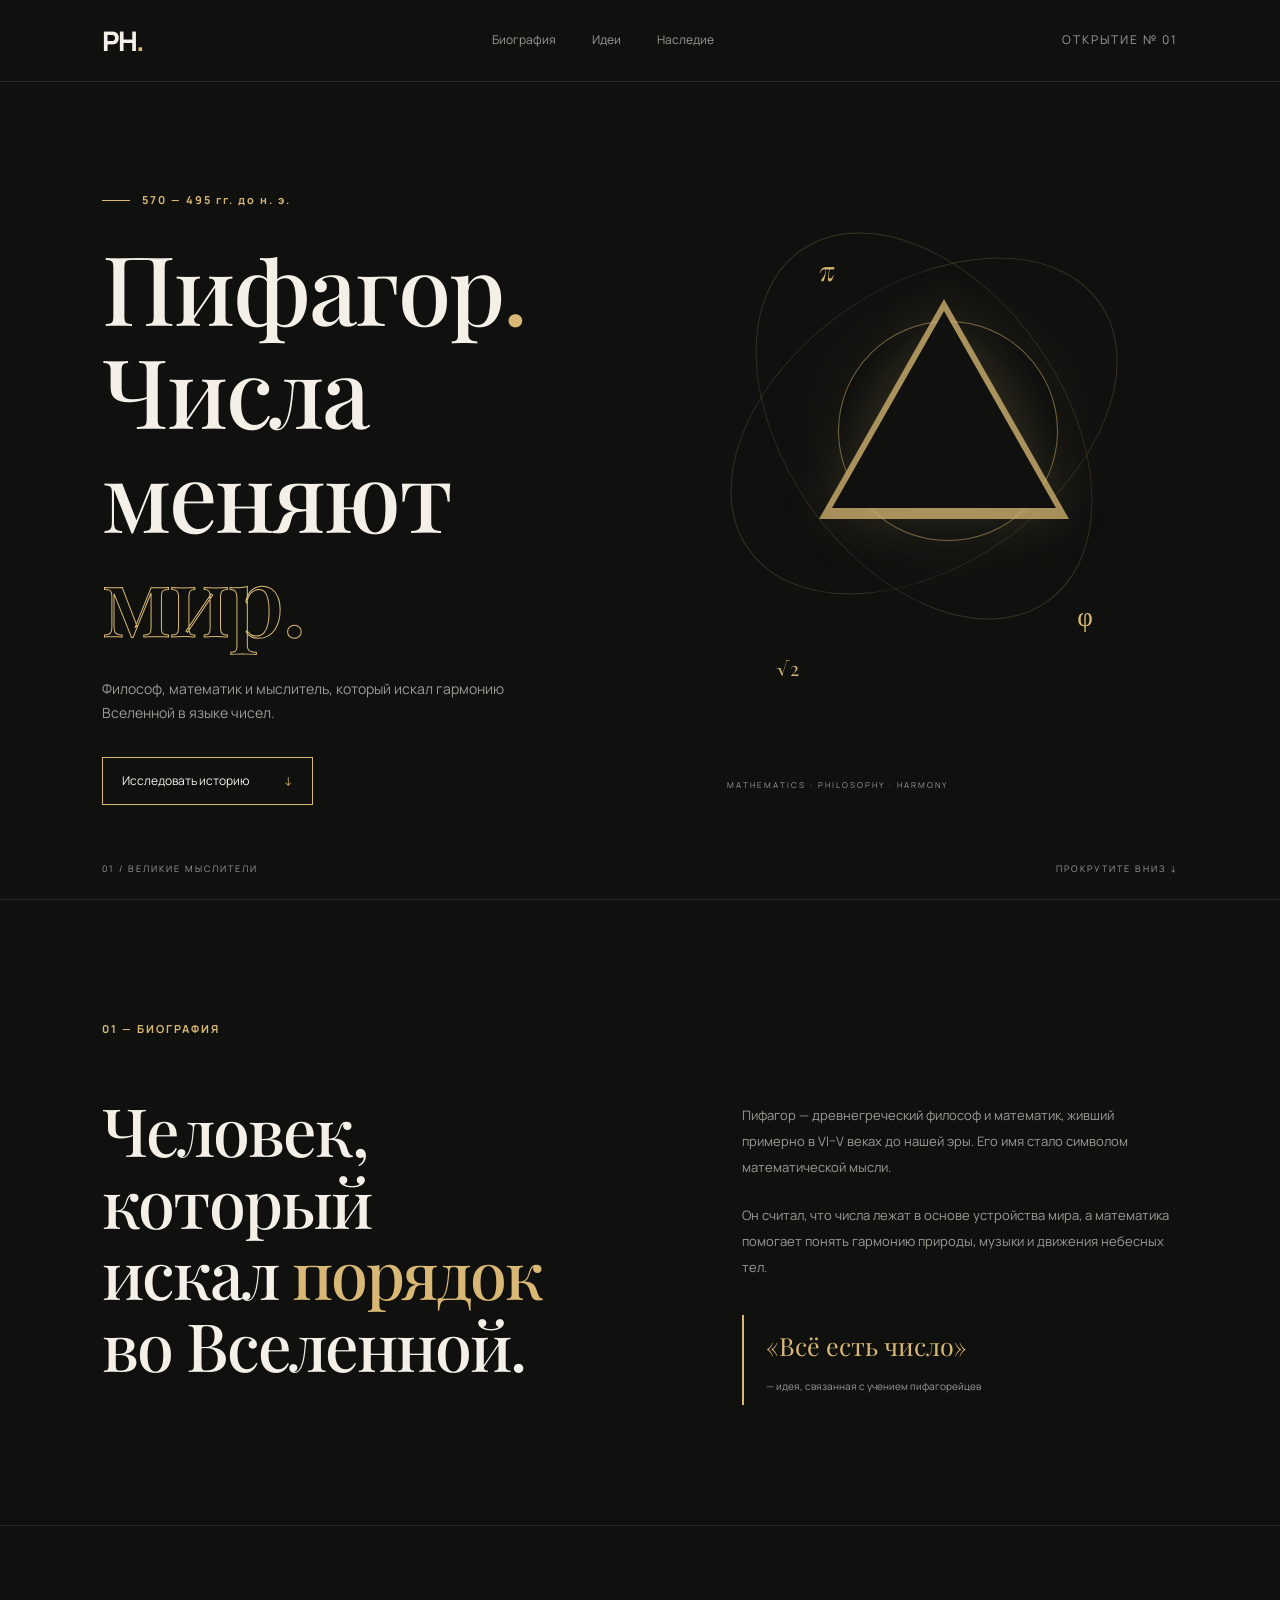
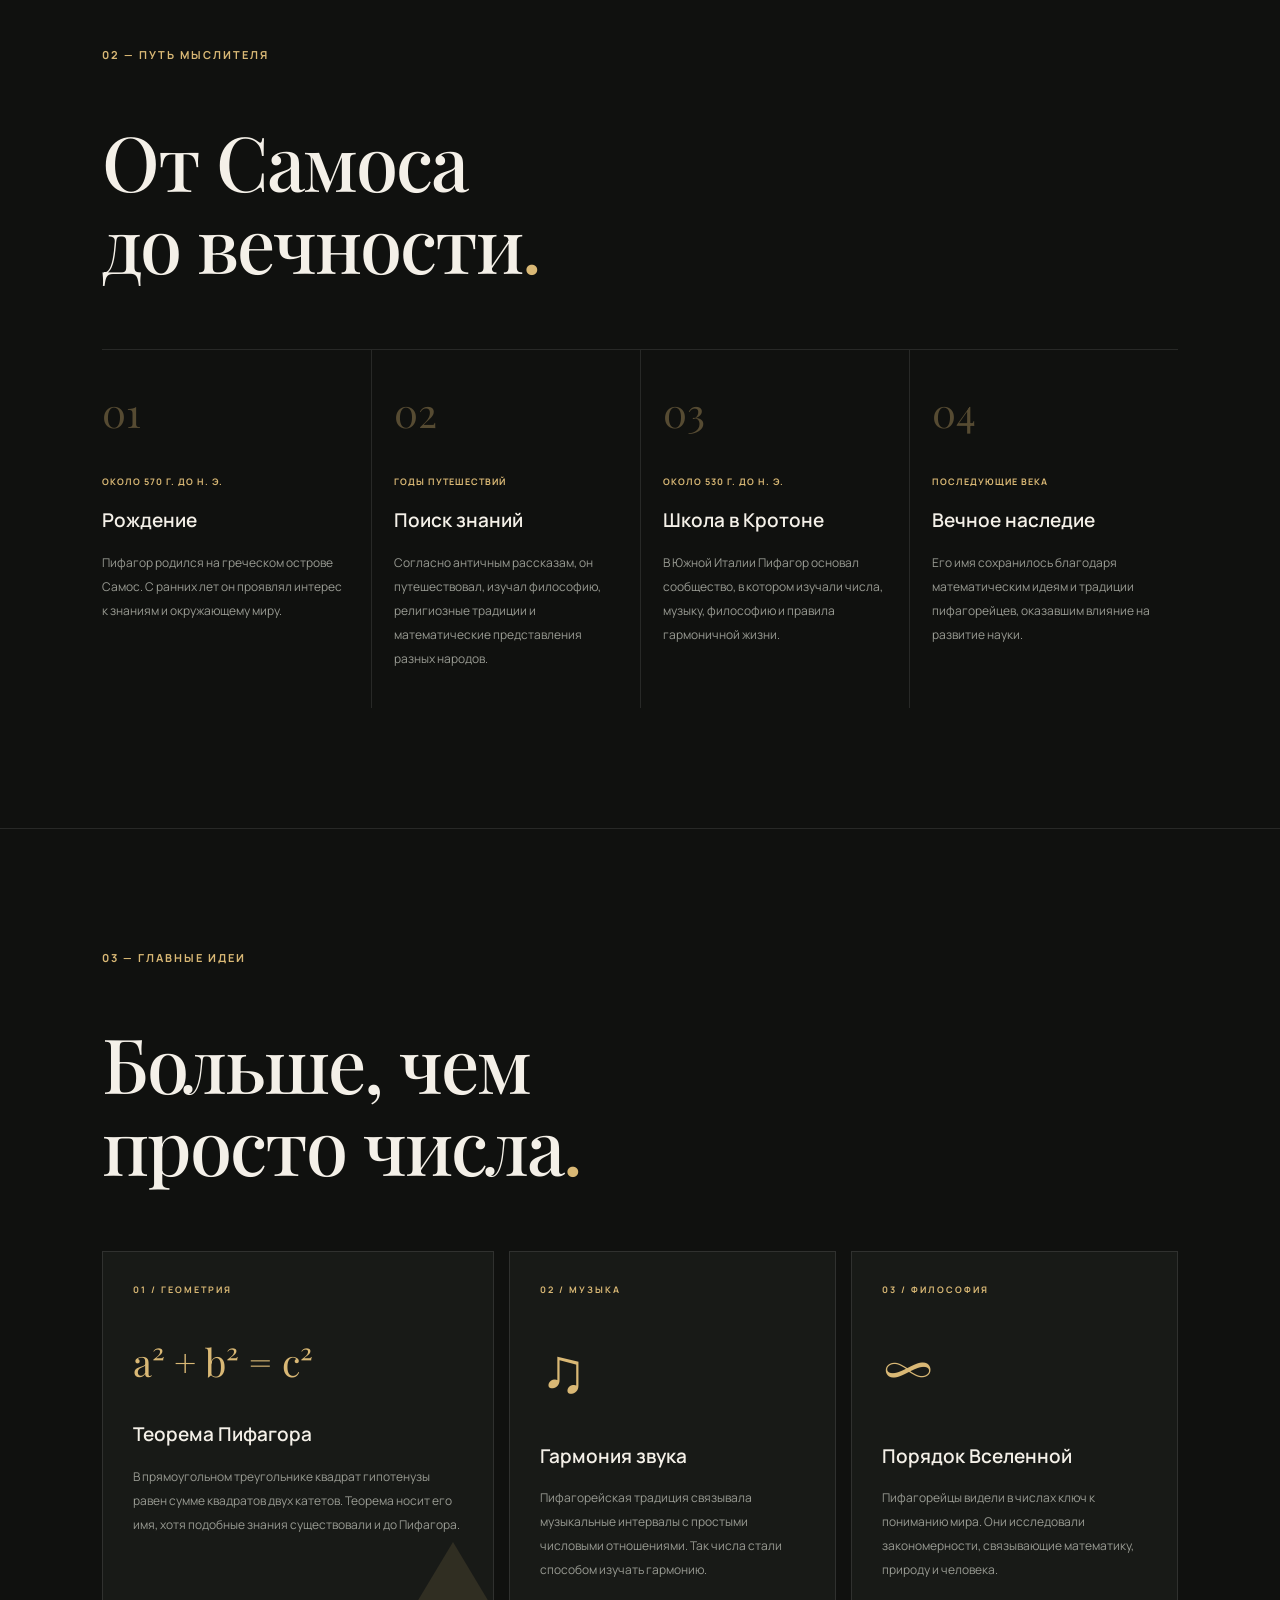
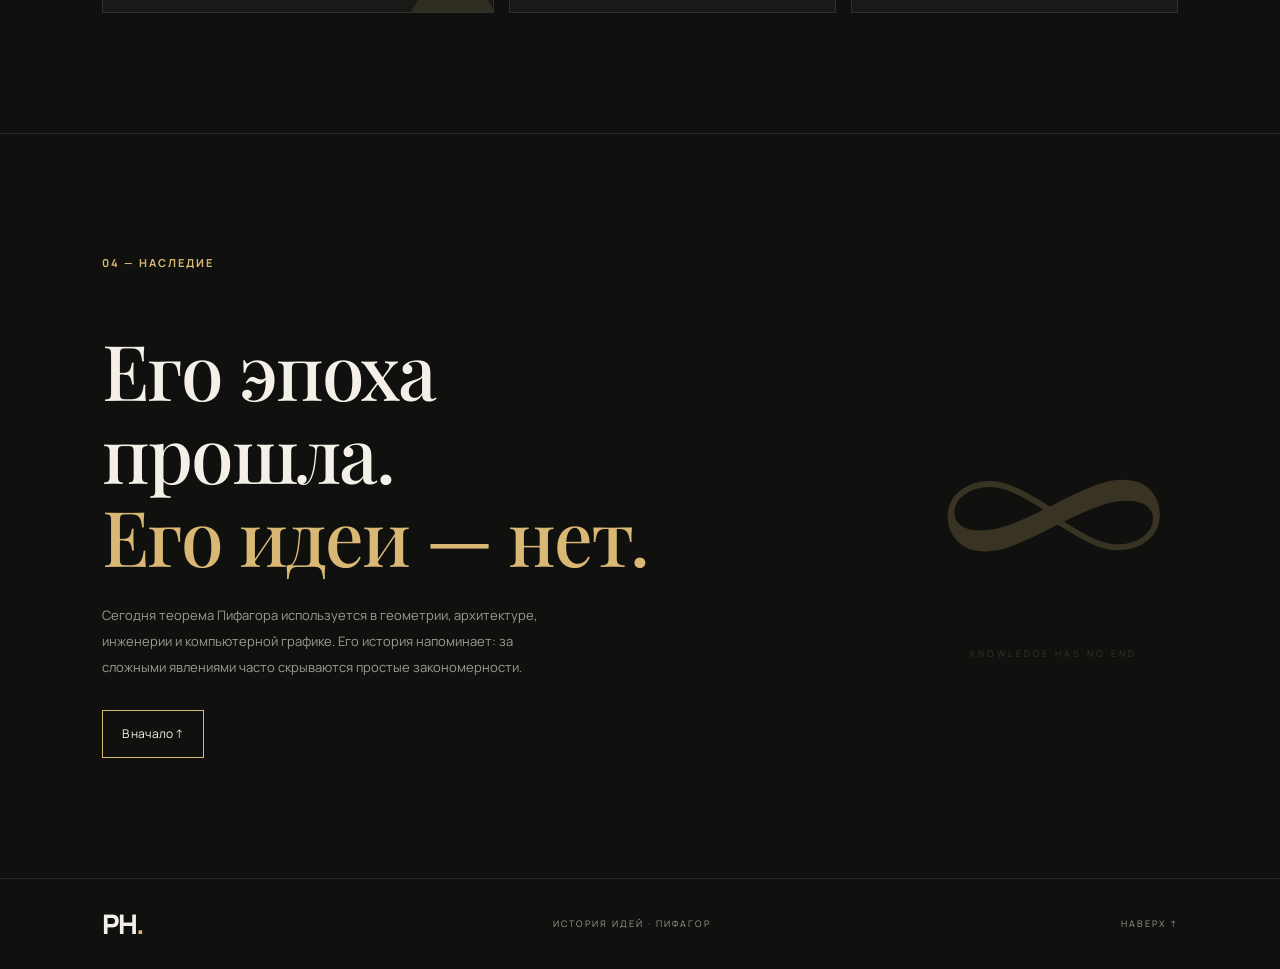
==== Pythagor.html @ 1a3c1823 "Replace old website files" ====
<!DOCTYPE html>
<html lang="ru">
<head>
    <meta charset="UTF-8">
    <meta name="viewport" content="width=device-width, initial-scale=1.0">
    <title>Пифагор — человек, изменивший математику</title>
    <link rel="stylesheet" href="Pythagor.css">
    <link rel="preconnect" href="https://fonts.googleapis.com">
    <link rel="preconnect" href="https://fonts.gstatic.com" crossorigin>
    <link href="https://fonts.googleapis.com/css2?family=Manrope:wght@400;500;600;700;800&family=Playfair+Display:wght@500;600;700&display=swap" rel="stylesheet">
</head>
<body>

    <header class="navbar">
        <a href="#" class="logo">PH<span>.</span></a>
        <nav>
            <a href="#biography">Биография</a>
            <a href="#ideas">Идеи</a>
            <a href="#legacy">Наследие</a>
        </nav>
        <span class="nav-label">ОТКРЫТИЕ № 01</span>
    </header>

    <main>
        <section class="hero">
            <div class="hero-content">
                <p class="eyebrow"><span></span> 570 — 495 гг. до н. э.</p>

                <h1>Пифагор<span>.</span><br>
                    Числа меняют<br>
                    <span class="outline">мир.</span>
                </h1>

                <p class="hero-description">
                    Философ, математик и мыслитель, который искал
                    гармонию Вселенной в языке чисел.
                </p>

                <a href="#biography" class="button">
                    Исследовать историю <span>↓</span>
                </a>
            </div>

            <div class="hero-art">
                <div class="orbit orbit-one"></div>
                <div class="orbit orbit-two"></div>
                <div class="circle"></div>
                <div class="triangle">
                    <div class="triangle-inner"></div>
                </div>
                <span class="symbol symbol-one">π</span>
                <span class="symbol symbol-two">φ</span>
                <span class="symbol symbol-three">√2</span>
                <span class="art-caption">MATHEMATICS · PHILOSOPHY · HARMONY</span>
            </div>

            <div class="hero-bottom">
                <span>01 / ВЕЛИКИЕ МЫСЛИТЕЛИ</span>
                <span>ПРОКРУТИТЕ ВНИЗ ↓</span>
            </div>
        </section>

        <section class="intro section" id="biography">
            <div class="section-label">01 — БИОГРАФИЯ</div>

            <div class="intro-content">
                <h2>Человек, который<br>искал <span>порядок</span><br>во Вселенной.</h2>

                <div class="intro-text">
                    <p>
                        Пифагор — древнегреческий философ и математик,
                        живший примерно в VI–V веках до нашей эры.
                        Его имя стало символом математической мысли.
                    </p>
                    <p>
                        Он считал, что числа лежат в основе устройства
                        мира, а математика помогает понять гармонию
                        природы, музыки и движения небесных тел.
                    </p>
                    <div class="quote">
                        «Всё есть число»
                        <span>— идея, связанная с учением пифагорейцев</span>
                    </div>
                </div>
            </div>
        </section>

        <section class="timeline section">
            <div class="section-label">02 — ПУТЬ МЫСЛИТЕЛЯ</div>
            <h2 class="section-heading">От Самоса<br>до вечности<span>.</span></h2>

            <div class="timeline-grid">
                <article class="time-card">
                    <span class="time-number">01</span>
                    <span class="time-date">ОКОЛО 570 Г. ДО Н. Э.</span>
                    <h3>Рождение</h3>
                    <p>
                        Пифагор родился на греческом острове Самос.
                        С ранних лет он проявлял интерес к знаниям
                        и окружающему миру.
                    </p>
                </article>

                <article class="time-card">
                    <span class="time-number">02</span>
                    <span class="time-date">ГОДЫ ПУТЕШЕСТВИЙ</span>
                    <h3>Поиск знаний</h3>
                    <p>
                        Согласно античным рассказам, он путешествовал,
                        изучал философию, религиозные традиции
                        и математические представления разных народов.
                    </p>
                </article>

                <article class="time-card">
                    <span class="time-number">03</span>
                    <span class="time-date">ОКОЛО 530 Г. ДО Н. Э.</span>
                    <h3>Школа в Кротоне</h3>
                    <p>
                        В Южной Италии Пифагор основал сообщество,
                        в котором изучали числа, музыку, философию
                        и правила гармоничной жизни.
                    </p>
                </article>

                <article class="time-card">
                    <span class="time-number">04</span>
                    <span class="time-date">ПОСЛЕДУЮЩИЕ ВЕКА</span>
                    <h3>Вечное наследие</h3>
                    <p>
                        Его имя сохранилось благодаря математическим
                        идеям и традиции пифагорейцев, оказавшим
                        влияние на развитие науки.
                    </p>
                </article>
            </div>
        </section>

        <section class="ideas section" id="ideas">
            <div class="section-label">03 — ГЛАВНЫЕ ИДЕИ</div>
            <h2 class="section-heading">Больше, чем<br>просто числа<span>.</span></h2>

            <div class="idea-grid">
                <article class="idea-card theorem">
                    <span class="idea-tag">01 / ГЕОМЕТРИЯ</span>
                    <div class="formula">a² + b² = c²</div>
                    <h3>Теорема Пифагора</h3>
                    <p>
                        В прямоугольном треугольнике квадрат гипотенузы
                        равен сумме квадратов двух катетов.
                        Теорема носит его имя, хотя подобные знания
                        существовали и до Пифагора.
                    </p>
                    <div class="triangle-small"></div>
                </article>

                <article class="idea-card">
                    <span class="idea-tag">02 / МУЗЫКА</span>
                    <div class="idea-icon">♫</div>
                    <h3>Гармония звука</h3>
                    <p>
                        Пифагорейская традиция связывала музыкальные
                        интервалы с простыми числовыми отношениями.
                        Так числа стали способом изучать гармонию.
                    </p>
                </article>

                <article class="idea-card">
                    <span class="idea-tag">03 / ФИЛОСОФИЯ</span>
                    <div class="idea-icon">∞</div>
                    <h3>Порядок Вселенной</h3>
                    <p>
                        Пифагорейцы видели в числах ключ к пониманию
                        мира. Они исследовали закономерности,
                        связывающие математику, природу и человека.
                    </p>
                </article>
            </div>
        </section>

        <section class="legacy section" id="legacy">
            <div class="legacy-content">
                <div class="section-label">04 — НАСЛЕДИЕ</div>
                <h2>Его эпоха<br>прошла.<br><span>Его идеи — нет.</span></h2>
                <p>
                    Сегодня теорема Пифагора используется в геометрии,
                    архитектуре, инженерии и компьютерной графике.
                    Его история напоминает: за сложными явлениями
                    часто скрываются простые закономерности.
                </p>
                <a href="#top" class="button">В начало ↑</a>
            </div>

            <div class="legacy-number">
                <span>∞</span>
                <p>KNOWLEDGE HAS NO END</p>
            </div>
        </section>
    </main>

    <footer>
        <a href="#" class="logo">PH<span>.</span></a>
        <p>ИСТОРИЯ ИДЕЙ · ПИФАГОР</p>
        <a href="#top">НАВЕРХ ↑</a>
    </footer>

</body>
</html>
---- Pythagor.css ----
/* ОСНОВА */

:root {
    --bg: #10110f;
    --panel: #181a17;
    --gold: #d9b875;
    --text: #f4f0e8;
    --muted: #999b93;
    --border: rgba(255, 255, 255, 0.1);
}

* {
    margin: 0;
    padding: 0;
    box-sizing: border-box;
}

html {
    scroll-behavior: smooth;
    scroll-padding-top: 90px;
}

body {
    background: var(--bg);
    color: var(--text);
    font-family: "Manrope", sans-serif;
    line-height: 1.7;
}

a {
    color: inherit;
    text-decoration: none;
}

::selection {
    background: var(--gold);
    color: var(--bg);
}

/* НАВИГАЦИЯ */

.navbar {
    height: 82px;
    padding: 0 8%;
    display: flex;
    align-items: center;
    justify-content: space-between;
    border-bottom: 1px solid var(--border);
}

.logo {
    font-size: 27px;
    font-weight: 800;
    letter-spacing: -2px;
}

.logo span,
.hero h1 span,
.section-heading span {
    color: var(--gold);
}

.navbar nav {
    display: flex;
    gap: 36px;
}

.navbar nav a,
.nav-label {
    font-size: 12px;
    color: var(--muted);
    transition: color 0.3s;
}

.navbar nav a:hover,
footer a:hover {
    color: var(--gold);
}

.nav-label {
    letter-spacing: 2px;
}

/* ПЕРВЫЙ ЭКРАН */

.hero {
    min-height: 650px;
    height: calc(100vh - 82px);
    max-height: 900px;
    padding: 70px 8% 55px;
    position: relative;
    display: flex;
    align-items: center;
    overflow: hidden;
    border-bottom: 1px solid var(--border);
}

.hero-content {
    position: relative;
    z-index: 2;
    width: 58%;
}

.eyebrow,
.section-label,
.idea-tag,
.time-date {
    font-size: 11px;
    letter-spacing: 2px;
    color: var(--gold);
    font-weight: 700;
}

.eyebrow {
    display: flex;
    align-items: center;
    gap: 12px;
    margin-bottom: 25px;
}

.eyebrow span {
    width: 28px;
    height: 1px;
    background: var(--gold);
}

.hero h1,
.intro h2,
.section-heading,
.legacy h2 {
    font-family: "Playfair Display", serif;
    font-weight: 500;
    line-height: 1.08;
    letter-spacing: -2px;
}

.hero h1 {
    font-size: clamp(58px, 7.5vw, 108px);
}

.hero h1 .outline {
    color: transparent;
    -webkit-text-stroke: 1px var(--gold);
}

.hero-description {
    color: var(--muted);
    max-width: 420px;
    margin: 28px 0 32px;
    font-size: 14px;
}

.button {
    display: inline-flex;
    align-items: center;
    gap: 35px;
    border: 1px solid var(--gold);
    padding: 13px 19px;
    font-size: 12px;
    transition: 0.3s;
}

.button span {
    color: var(--gold);
}

.button:hover {
    background: var(--gold);
    color: var(--bg);
}

.button:hover span {
    color: var(--bg);
}

/* ДЕКОРАТИВНАЯ ГЕОМЕТРИЯ */

.hero-art {
    position: absolute;
    width: 48%;
    height: 90%;
    right: 0;
    top: 5%;
}

.circle {
    position: absolute;
    width: 220px;
    height: 220px;
    border: 1px solid rgba(217, 184, 117, 0.5);
    border-radius: 50%;
    top: 27%;
    left: 28%;
    background: radial-gradient(
        circle,
        rgba(217, 184, 117, 0.13),
        transparent 70%
    );
    box-shadow: 0 0 100px rgba(217, 184, 117, 0.07);
}

.orbit {
    position: absolute;
    border: 1px solid rgba(217, 184, 117, 0.2);
    border-radius: 50%;
    width: 430px;
    height: 430px;
    top: 12%;
    left: 7%;
    transform: rotate(-35deg) scaleY(0.65);
}

.orbit-two {
    transform: rotate(55deg) scaleY(0.65);
}

.triangle {
    position: absolute;
    top: 24%;
    left: 25%;
    width: 0;
    height: 0;
    border-left: 125px solid transparent;
    border-right: 125px solid transparent;
    border-bottom: 220px solid rgba(217, 184, 117, 0.75);
    filter: drop-shadow(0 0 25px rgba(217, 184, 117, 0.13));
}

.triangle-inner {
    position: absolute;
    top: 12px;
    left: -112px;
    width: 0;
    height: 0;
    border-left: 112px solid transparent;
    border-right: 112px solid transparent;
    border-bottom: 197px solid var(--bg);
}

.symbol {
    position: absolute;
    color: var(--gold);
    font-family: "Playfair Display", serif;
    font-size: 27px;
}

.symbol-one {
    top: 17%;
    left: 25%;
}

.symbol-two {
    top: 64%;
    left: 67%;
}

.symbol-three {
    top: 72%;
    left: 18%;
    font-size: 19px;
}

.art-caption {
    position: absolute;
    bottom: 9%;
    left: 10%;
    font-size: 8px;
    letter-spacing: 2px;
    color: var(--muted);
}

.hero-bottom {
    position: absolute;
    bottom: 23px;
    left: 8%;
    right: 8%;
    display: flex;
    justify-content: space-between;
    color: var(--muted);
    font-size: 9px;
    letter-spacing: 2px;
}

/* ОБЩИЕ СЕКЦИИ */

.section {
    padding: 120px 8%;
    border-bottom: 1px solid var(--border);
}

.section-label {
    margin-bottom: 55px;
}

.section-heading {
    font-size: clamp(45px, 6vw, 76px);
    margin-bottom: 65px;
}

/* БИОГРАФИЯ */

.intro-content {
    display: grid;
    grid-template-columns: 1.1fr 0.9fr;
    gap: 10%;
}

.intro h2 {
    font-size: clamp(43px, 5.2vw, 70px);
}

.intro h2 span {
    color: var(--gold);
}

.intro-text {
    padding-top: 8px;
}

.intro-text p,
.idea-card p,
.time-card p,
.legacy-content > p {
    color: var(--muted);
    font-size: 13px;
    line-height: 2;
    margin-bottom: 22px;
}

.quote {
    border-left: 2px solid var(--gold);
    padding: 10px 0 10px 22px;
    margin-top: 35px;
    color: var(--gold);
    font-family: "Playfair Display", serif;
    font-size: 25px;
}

.quote span {
    display: block;
    margin-top: 10px;
    color: var(--muted);
    font-family: "Manrope", sans-serif;
    font-size: 10px;
    line-height: 1.8;
}

/* ХРОНОЛОГИЯ */

.timeline-grid {
    display: grid;
    grid-template-columns: repeat(4, 1fr);
    border-top: 1px solid var(--border);
}

.time-card {
    padding: 28px 22px 15px 0;
    position: relative;
}

.time-card:not(:first-child) {
    padding-left: 22px;
    border-left: 1px solid var(--border);
}

.time-number {
    font-family: "Playfair Display", serif;
    font-size: 40px;
    color: rgba(217, 184, 117, 0.35);
    display: block;
    margin-bottom: 28px;
}

.time-date {
    display: block;
    font-size: 9px;
    letter-spacing: 1px;
    margin-bottom: 15px;
}

.time-card h3,
.idea-card h3 {
    font-size: 19px;
    margin-bottom: 14px;
    font-weight: 600;
}

.time-card p {
    font-size: 12px;
}

/* ИДЕИ */

.idea-grid {
    display: grid;
    grid-template-columns: 1.2fr 1fr 1fr;
    gap: 15px;
}

.idea-card {
    background: var(--panel);
    border: 1px solid var(--border);
    padding: 30px;
    position: relative;
    overflow: hidden;
    transition: transform 0.3s, border-color 0.3s;
}

.idea-card:hover {
    transform: translateY(-5px);
    border-color: rgba(217, 184, 117, 0.5);
}

.idea-tag {
    display: block;
    font-size: 9px;
    margin-bottom: 32px;
}

.formula {
    font-family: "Playfair Display", serif;
    font-size: clamp(23px, 3vw, 38px);
    color: var(--gold);
    margin-bottom: 24px;
    white-space: nowrap;
}

.idea-icon {
    color: var(--gold);
    font-family: "Playfair Display", serif;
    font-size: 62px;
    height: 110px;
    line-height: 1.2;
}

.idea-card p {
    font-size: 12px;
    margin-bottom: 0;
}

.triangle-small {
    width: 0;
    height: 0;
    border-left: 45px solid transparent;
    border-right: 45px solid transparent;
    border-bottom: 75px solid rgba(217, 184, 117, 0.12);
    position: absolute;
    right: -5px;
    bottom: -5px;
}

/* ФИНАЛЬНЫЙ ЭКРАН */

.legacy {
    min-height: 520px;
    display: flex;
    justify-content: space-between;
    align-items: center;
    overflow: hidden;
    gap: 30px;
}

.legacy-content {
    max-width: 620px;
}

.legacy h2 {
    font-size: clamp(48px, 6vw, 78px);
    margin-bottom: 25px;
}

.legacy h2 span {
    color: var(--gold);
}

.legacy-content > p {
    max-width: 450px;
    margin-bottom: 30px;
}

.legacy-number {
    text-align: center;
    color: rgba(217, 184, 117, 0.2);
}

.legacy-number span {
    font-family: "Playfair Display", serif;
    font-size: clamp(150px, 23vw, 300px);
    line-height: 1;
}

.legacy-number p {
    font-size: 9px;
    letter-spacing: 3px;
    white-space: nowrap;
}

/* ПОДВАЛ */

footer {
    min-height: 90px;
    padding: 20px 8%;
    display: flex;
    justify-content: space-between;
    align-items: center;
    gap: 15px;
}

footer p,
footer > a:last-child {
    font-size: 9px;
    letter-spacing: 2px;
    color: var(--muted);
}

/* АДАПТИВНОСТЬ */

@media (max-width: 900px) {
    .navbar {
        padding: 0 5%;
    }

    .nav-label {
        display: none;
    }

    .hero {
        padding-left: 6%;
        padding-right: 6%;
    }

    .hero-content {
        width: 70%;
    }

    .hero-art {
        right: -20%;
        opacity: 0.55;
    }

    .section {
        padding: 85px 6%;
    }

    .timeline-grid {
        grid-template-columns: repeat(2, 1fr);
    }

    .time-card:nth-child(3) {
        padding-left: 0;
        border-left: none;
    }

    .idea-grid {
        grid-template-columns: 1fr 1fr;
    }

    .idea-card:first-child {
        grid-column: 1 / -1;
    }
}

@media (max-width: 600px) {
    .navbar {
        height: 70px;
    }

    .navbar nav {
        gap: 14px;
    }

    .navbar nav a {
        font-size: 10px;
    }

    .hero {
        min-height: 700px;
        height: auto;
        padding-top: 90px;
        padding-bottom: 100px;
        align-items: flex-start;
    }

    .hero-content {
        width: 100%;
    }

    .hero h1 {
        font-size: clamp(55px, 14vw, 78px);
    }

    .hero-art {
        width: 100%;
        height: 330px;
        top: auto;
        bottom: 25px;
        right: -30%;
        opacity: 0.45;
    }

    .hero-bottom {
        font-size: 7px;
        letter-spacing: 1px;
    }

    .section {
        padding: 75px 6%;
    }

    .section-label {
        margin-bottom: 35px;
    }

    .intro-content {
        grid-template-columns: 1fr;
        gap: 30px;
    }

    .intro h2 {
        font-size: 48px;
    }

    .section-heading {
        margin-bottom: 40px;
    }

    .timeline-grid {
        grid-template-columns: 1fr;
    }

    .time-card,
    .time-card:not(:first-child),
    .time-card:nth-child(3) {
        padding: 25px 0;
        border-left: none;
        border-bottom: 1px solid var(--border);
    }

    .time-number {
        margin-bottom: 15px;
    }

    .idea-grid {
        grid-template-columns: 1fr;
    }

    .idea-card:first-child {
        grid-column: auto;
    }

    .legacy {
        align-items: flex-start;
    }

    .legacy-number {
        display: none;
    }

    footer {
        flex-wrap: wrap;
    }

    footer p {
        display: none;
    }
}

/* УВАЖЕНИЕ К НАСТРОЙКЕ УМЕНЬШЕНИЯ АНИМАЦИИ */

@media (prefers-reduced-motion: reduce) {
    html {
        scroll-behavior: auto;
    }

    *,
    *::before,
    *::after {
        transition-duration: 0.01ms !important;
    }
}
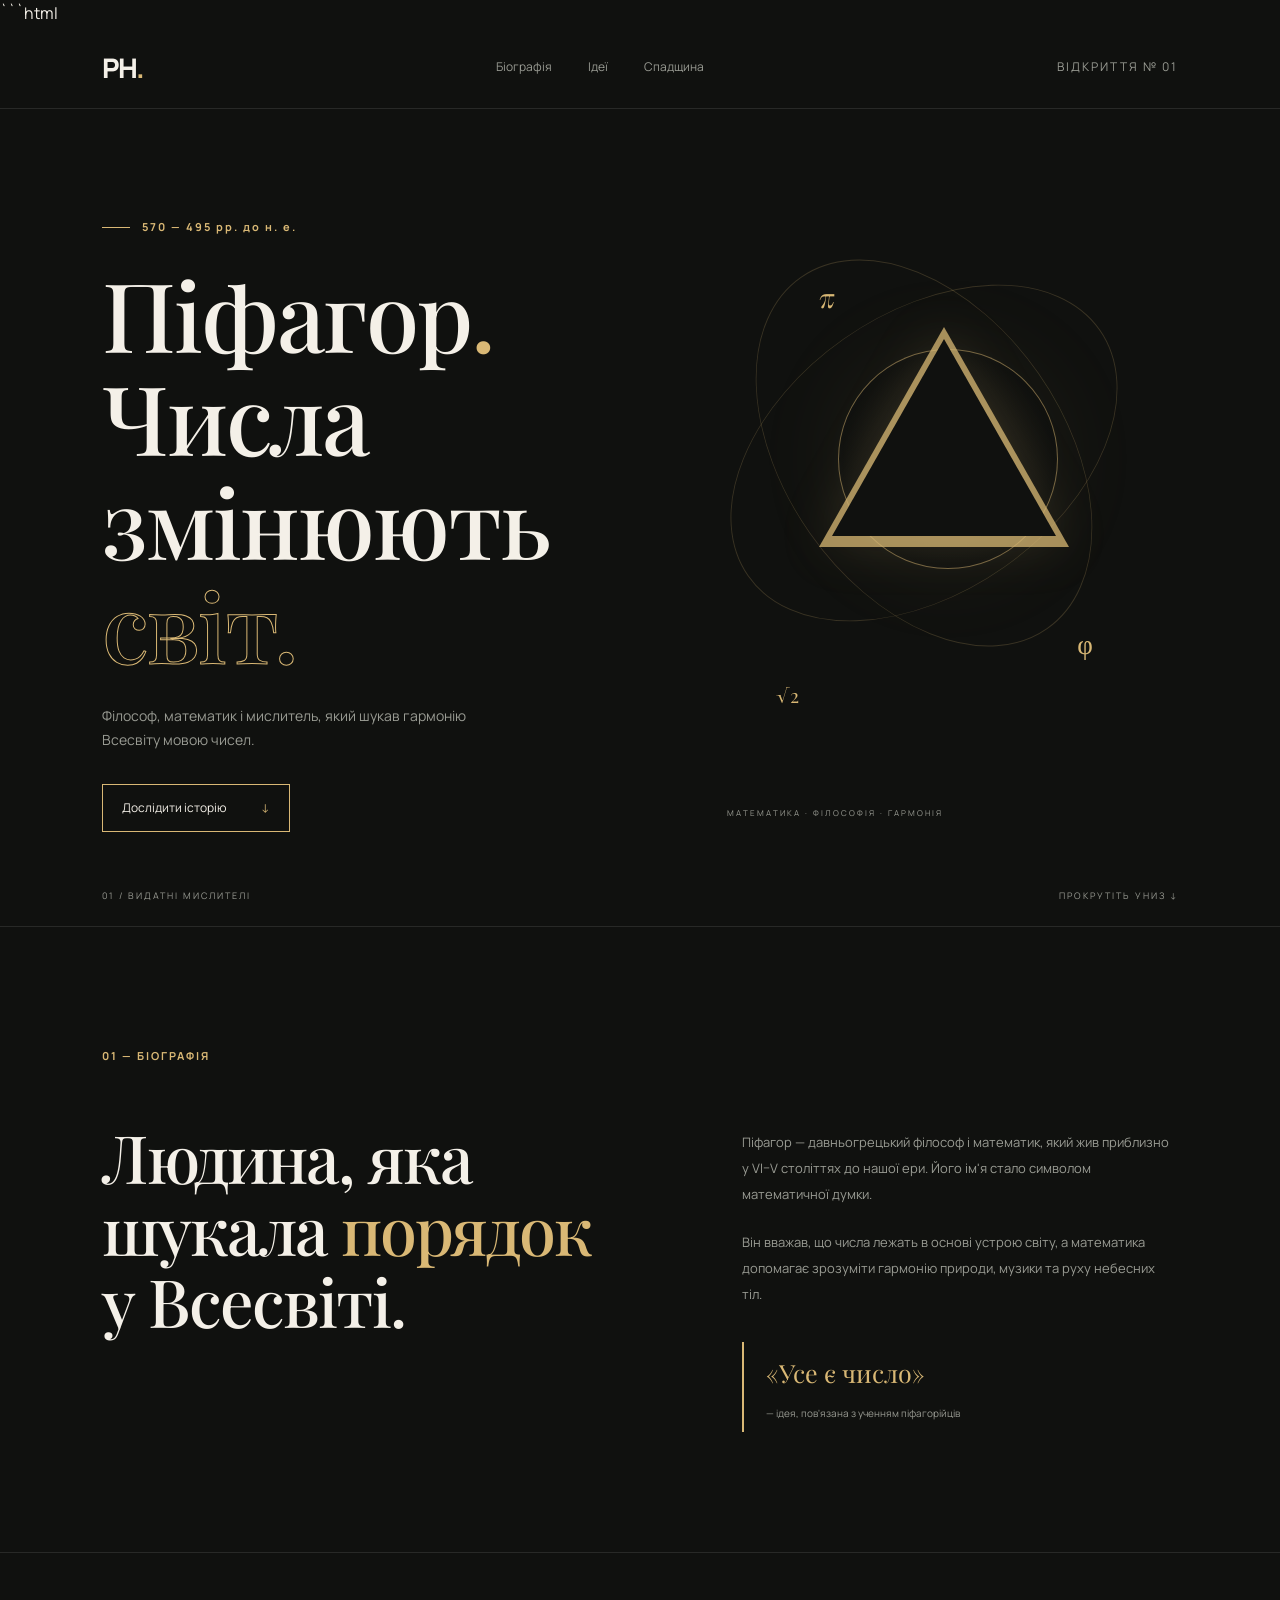
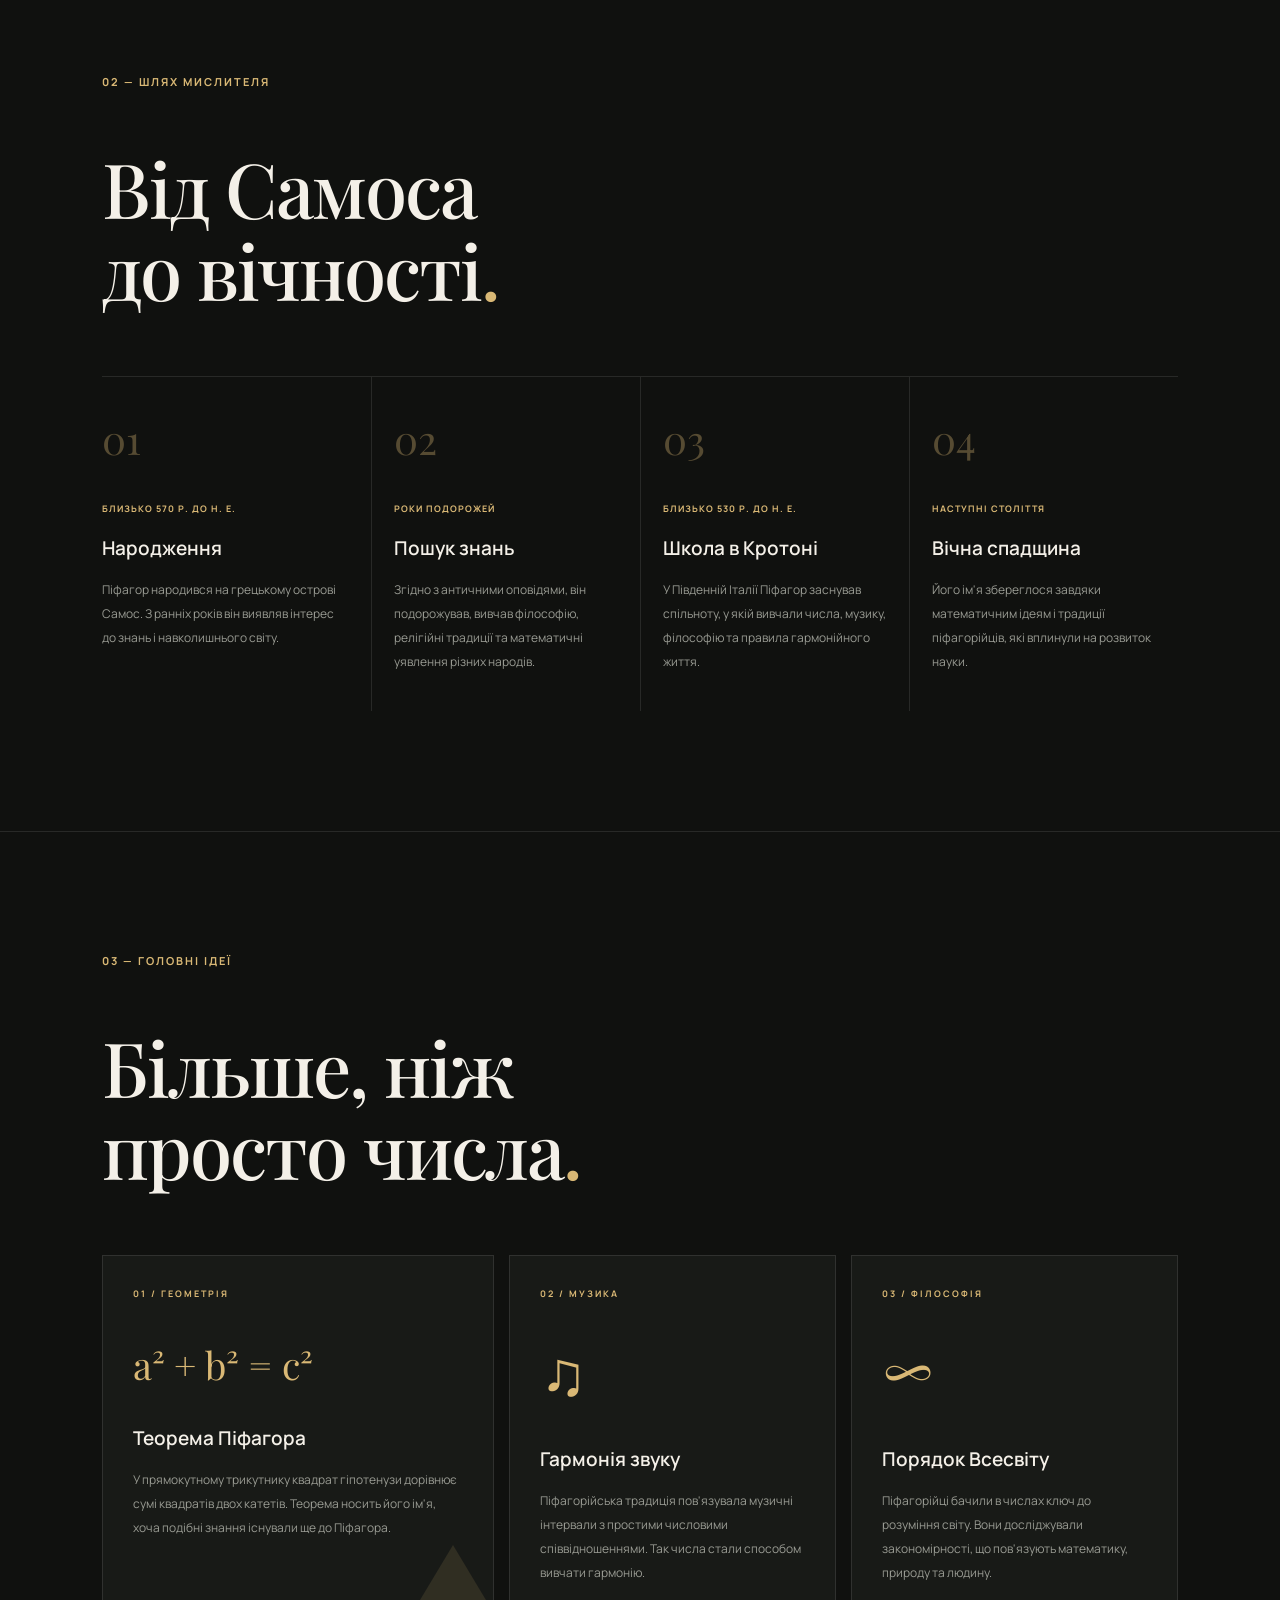
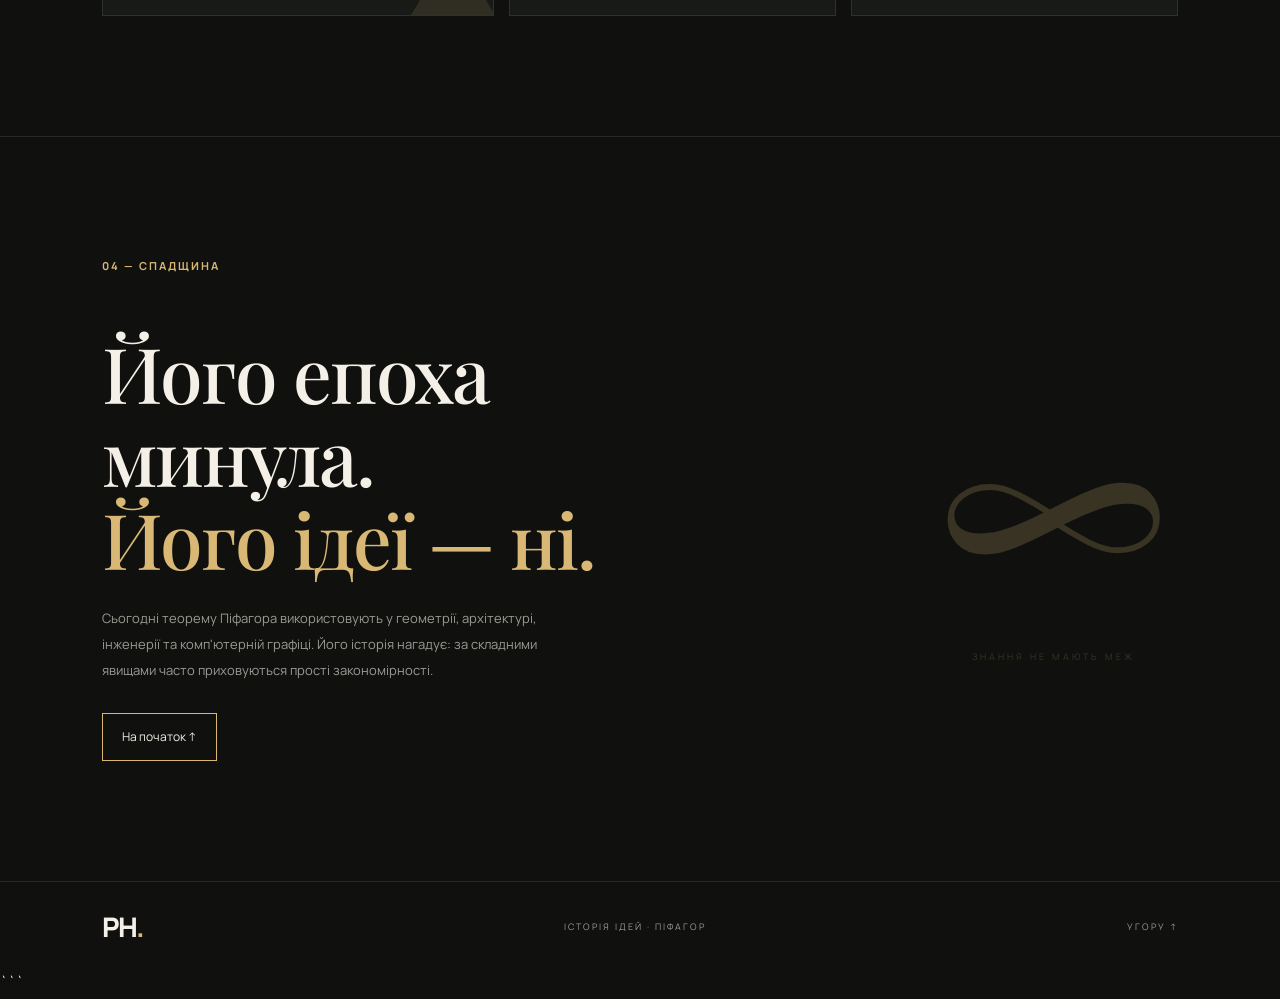
==== commit ec74998a: "Translate website into Ukrainian" ====
--- a/Pythagor.html
+++ b/Pythagor.html
@@ -1,10 +1,10 @@
-
+```html
 <!DOCTYPE html>
-<html lang="ru">
+<html lang="uk">
 <head>
     <meta charset="UTF-8">
     <meta name="viewport" content="width=device-width, initial-scale=1.0">
-    <title>Пифагор — человек, изменивший математику</title>
+    <title>Піфагор — людина, яка змінила математику</title>
     <link rel="stylesheet" href="Pythagor.css">
     <link rel="preconnect" href="https://fonts.googleapis.com">
     <link rel="preconnect" href="https://fonts.gstatic.com" crossorigin>
@@ -15,30 +15,30 @@
     <header class="navbar">
         <a href="#" class="logo">PH<span>.</span></a>
         <nav>
-            <a href="#biography">Биография</a>
-            <a href="#ideas">Идеи</a>
-            <a href="#legacy">Наследие</a>
+            <a href="#biography">Біографія</a>
+            <a href="#ideas">Ідеї</a>
+            <a href="#legacy">Спадщина</a>
         </nav>
-        <span class="nav-label">ОТКРЫТИЕ № 01</span>
+        <span class="nav-label">ВІДКРИТТЯ № 01</span>
     </header>
 
     <main>
         <section class="hero">
             <div class="hero-content">
-                <p class="eyebrow"><span></span> 570 — 495 гг. до н. э.</p>
-
-                <h1>Пифагор<span>.</span><br>
-                    Числа меняют<br>
-                    <span class="outline">мир.</span>
+                <p class="eyebrow"><span></span> 570 — 495 рр. до н. е.</p>
+
+                <h1>Піфагор<span>.</span><br>
+                    Числа змінюють<br>
+                    <span class="outline">світ.</span>
                 </h1>
 
                 <p class="hero-description">
-                    Философ, математик и мыслитель, который искал
-                    гармонию Вселенной в языке чисел.
+                    Філософ, математик і мислитель, який шукав
+                    гармонію Всесвіту мовою чисел.
                 </p>
 
                 <a href="#biography" class="button">
-                    Исследовать историю <span>↓</span>
+                    Дослідити історію <span>↓</span>
                 </a>
             </div>
 
@@ -52,128 +52,128 @@
                 <span class="symbol symbol-one">π</span>
                 <span class="symbol symbol-two">φ</span>
                 <span class="symbol symbol-three">√2</span>
-                <span class="art-caption">MATHEMATICS · PHILOSOPHY · HARMONY</span>
+                <span class="art-caption">МАТЕМАТИКА · ФІЛОСОФІЯ · ГАРМОНІЯ</span>
             </div>
 
             <div class="hero-bottom">
-                <span>01 / ВЕЛИКИЕ МЫСЛИТЕЛИ</span>
-                <span>ПРОКРУТИТЕ ВНИЗ ↓</span>
+                <span>01 / ВИДАТНІ МИСЛИТЕЛІ</span>
+                <span>ПРОКРУТІТЬ УНИЗ ↓</span>
             </div>
         </section>
 
         <section class="intro section" id="biography">
-            <div class="section-label">01 — БИОГРАФИЯ</div>
+            <div class="section-label">01 — БІОГРАФІЯ</div>
 
             <div class="intro-content">
-                <h2>Человек, который<br>искал <span>порядок</span><br>во Вселенной.</h2>
+                <h2>Людина, яка<br>шукала <span>порядок</span><br>у Всесвіті.</h2>
 
                 <div class="intro-text">
                     <p>
-                        Пифагор — древнегреческий философ и математик,
-                        живший примерно в VI–V веках до нашей эры.
-                        Его имя стало символом математической мысли.
-                    </p>
-                    <p>
-                        Он считал, что числа лежат в основе устройства
-                        мира, а математика помогает понять гармонию
-                        природы, музыки и движения небесных тел.
+                        Піфагор — давньогрецький філософ і математик,
+                        який жив приблизно у VI–V століттях до нашої ери.
+                        Його ім'я стало символом математичної думки.
+                    </p>
+                    <p>
+                        Він вважав, що числа лежать в основі устрою
+                        світу, а математика допомагає зрозуміти гармонію
+                        природи, музики та руху небесних тіл.
                     </p>
                     <div class="quote">
-                        «Всё есть число»
-                        <span>— идея, связанная с учением пифагорейцев</span>
+                        «Усе є число»
+                        <span>— ідея, пов'язана з ученням піфагорійців</span>
                     </div>
                 </div>
             </div>
         </section>
 
         <section class="timeline section">
-            <div class="section-label">02 — ПУТЬ МЫСЛИТЕЛЯ</div>
-            <h2 class="section-heading">От Самоса<br>до вечности<span>.</span></h2>
+            <div class="section-label">02 — ШЛЯХ МИСЛИТЕЛЯ</div>
+            <h2 class="section-heading">Від Самоса<br>до вічності<span>.</span></h2>
 
             <div class="timeline-grid">
                 <article class="time-card">
                     <span class="time-number">01</span>
-                    <span class="time-date">ОКОЛО 570 Г. ДО Н. Э.</span>
-                    <h3>Рождение</h3>
-                    <p>
-                        Пифагор родился на греческом острове Самос.
-                        С ранних лет он проявлял интерес к знаниям
-                        и окружающему миру.
+                    <span class="time-date">БЛИЗЬКО 570 Р. ДО Н. Е.</span>
+                    <h3>Народження</h3>
+                    <p>
+                        Піфагор народився на грецькому острові Самос.
+                        З ранніх років він виявляв інтерес до знань
+                        і навколишнього світу.
                     </p>
                 </article>
 
                 <article class="time-card">
                     <span class="time-number">02</span>
-                    <span class="time-date">ГОДЫ ПУТЕШЕСТВИЙ</span>
-                    <h3>Поиск знаний</h3>
-                    <p>
-                        Согласно античным рассказам, он путешествовал,
-                        изучал философию, религиозные традиции
-                        и математические представления разных народов.
+                    <span class="time-date">РОКИ ПОДОРОЖЕЙ</span>
+                    <h3>Пошук знань</h3>
+                    <p>
+                        Згідно з античними оповідями, він подорожував,
+                        вивчав філософію, релігійні традиції
+                        та математичні уявлення різних народів.
                     </p>
                 </article>
 
                 <article class="time-card">
                     <span class="time-number">03</span>
-                    <span class="time-date">ОКОЛО 530 Г. ДО Н. Э.</span>
-                    <h3>Школа в Кротоне</h3>
-                    <p>
-                        В Южной Италии Пифагор основал сообщество,
-                        в котором изучали числа, музыку, философию
-                        и правила гармоничной жизни.
+                    <span class="time-date">БЛИЗЬКО 530 Р. ДО Н. Е.</span>
+                    <h3>Школа в Кротоні</h3>
+                    <p>
+                        У Південній Італії Піфагор заснував спільноту,
+                        у якій вивчали числа, музику, філософію
+                        та правила гармонійного життя.
                     </p>
                 </article>
 
                 <article class="time-card">
                     <span class="time-number">04</span>
-                    <span class="time-date">ПОСЛЕДУЮЩИЕ ВЕКА</span>
-                    <h3>Вечное наследие</h3>
-                    <p>
-                        Его имя сохранилось благодаря математическим
-                        идеям и традиции пифагорейцев, оказавшим
-                        влияние на развитие науки.
+                    <span class="time-date">НАСТУПНІ СТОЛІТТЯ</span>
+                    <h3>Вічна спадщина</h3>
+                    <p>
+                        Його ім'я збереглося завдяки математичним
+                        ідеям і традиції піфагорійців, які вплинули
+                        на розвиток науки.
                     </p>
                 </article>
             </div>
         </section>
 
         <section class="ideas section" id="ideas">
-            <div class="section-label">03 — ГЛАВНЫЕ ИДЕИ</div>
-            <h2 class="section-heading">Больше, чем<br>просто числа<span>.</span></h2>
+            <div class="section-label">03 — ГОЛОВНІ ІДЕЇ</div>
+            <h2 class="section-heading">Більше, ніж<br>просто числа<span>.</span></h2>
 
             <div class="idea-grid">
                 <article class="idea-card theorem">
-                    <span class="idea-tag">01 / ГЕОМЕТРИЯ</span>
+                    <span class="idea-tag">01 / ГЕОМЕТРІЯ</span>
                     <div class="formula">a² + b² = c²</div>
-                    <h3>Теорема Пифагора</h3>
-                    <p>
-                        В прямоугольном треугольнике квадрат гипотенузы
-                        равен сумме квадратов двух катетов.
-                        Теорема носит его имя, хотя подобные знания
-                        существовали и до Пифагора.
+                    <h3>Теорема Піфагора</h3>
+                    <p>
+                        У прямокутному трикутнику квадрат гіпотенузи
+                        дорівнює сумі квадратів двох катетів.
+                        Теорема носить його ім'я, хоча подібні знання
+                        існували ще до Піфагора.
                     </p>
                     <div class="triangle-small"></div>
                 </article>
 
                 <article class="idea-card">
-                    <span class="idea-tag">02 / МУЗЫКА</span>
+                    <span class="idea-tag">02 / МУЗИКА</span>
                     <div class="idea-icon">♫</div>
-                    <h3>Гармония звука</h3>
-                    <p>
-                        Пифагорейская традиция связывала музыкальные
-                        интервалы с простыми числовыми отношениями.
-                        Так числа стали способом изучать гармонию.
+                    <h3>Гармонія звуку</h3>
+                    <p>
+                        Піфагорійська традиція пов'язувала музичні
+                        інтервали з простими числовими співвідношеннями.
+                        Так числа стали способом вивчати гармонію.
                     </p>
                 </article>
 
                 <article class="idea-card">
-                    <span class="idea-tag">03 / ФИЛОСОФИЯ</span>
+                    <span class="idea-tag">03 / ФІЛОСОФІЯ</span>
                     <div class="idea-icon">∞</div>
-                    <h3>Порядок Вселенной</h3>
-                    <p>
-                        Пифагорейцы видели в числах ключ к пониманию
-                        мира. Они исследовали закономерности,
-                        связывающие математику, природу и человека.
+                    <h3>Порядок Всесвіту</h3>
+                    <p>
+                        Піфагорійці бачили в числах ключ до розуміння
+                        світу. Вони досліджували закономірності,
+                        що пов'язують математику, природу та людину.
                     </p>
                 </article>
             </div>
@@ -181,29 +181,30 @@
 
         <section class="legacy section" id="legacy">
             <div class="legacy-content">
-                <div class="section-label">04 — НАСЛЕДИЕ</div>
-                <h2>Его эпоха<br>прошла.<br><span>Его идеи — нет.</span></h2>
+                <div class="section-label">04 — СПАДЩИНА</div>
+                <h2>Його епоха<br>минула.<br><span>Його ідеї — ні.</span></h2>
                 <p>
-                    Сегодня теорема Пифагора используется в геометрии,
-                    архитектуре, инженерии и компьютерной графике.
-                    Его история напоминает: за сложными явлениями
-                    часто скрываются простые закономерности.
+                    Сьогодні теорему Піфагора використовують у геометрії,
+                    архітектурі, інженерії та комп'ютерній графіці.
+                    Його історія нагадує: за складними явищами
+                    часто приховуються прості закономірності.
                 </p>
-                <a href="#top" class="button">В начало ↑</a>
+                <a href="#top" class="button">На початок ↑</a>
             </div>
 
             <div class="legacy-number">
                 <span>∞</span>
-                <p>KNOWLEDGE HAS NO END</p>
+                <p>ЗНАННЯ НЕ МАЮТЬ МЕЖ</p>
             </div>
         </section>
     </main>
 
     <footer>
         <a href="#" class="logo">PH<span>.</span></a>
-        <p>ИСТОРИЯ ИДЕЙ · ПИФАГОР</p>
-        <a href="#top">НАВЕРХ ↑</a>
+        <p>ІСТОРІЯ ІДЕЙ · ПІФАГОР</p>
+        <a href="#top">УГОРУ ↑</a>
     </footer>
 
 </body>
 </html>
+```
